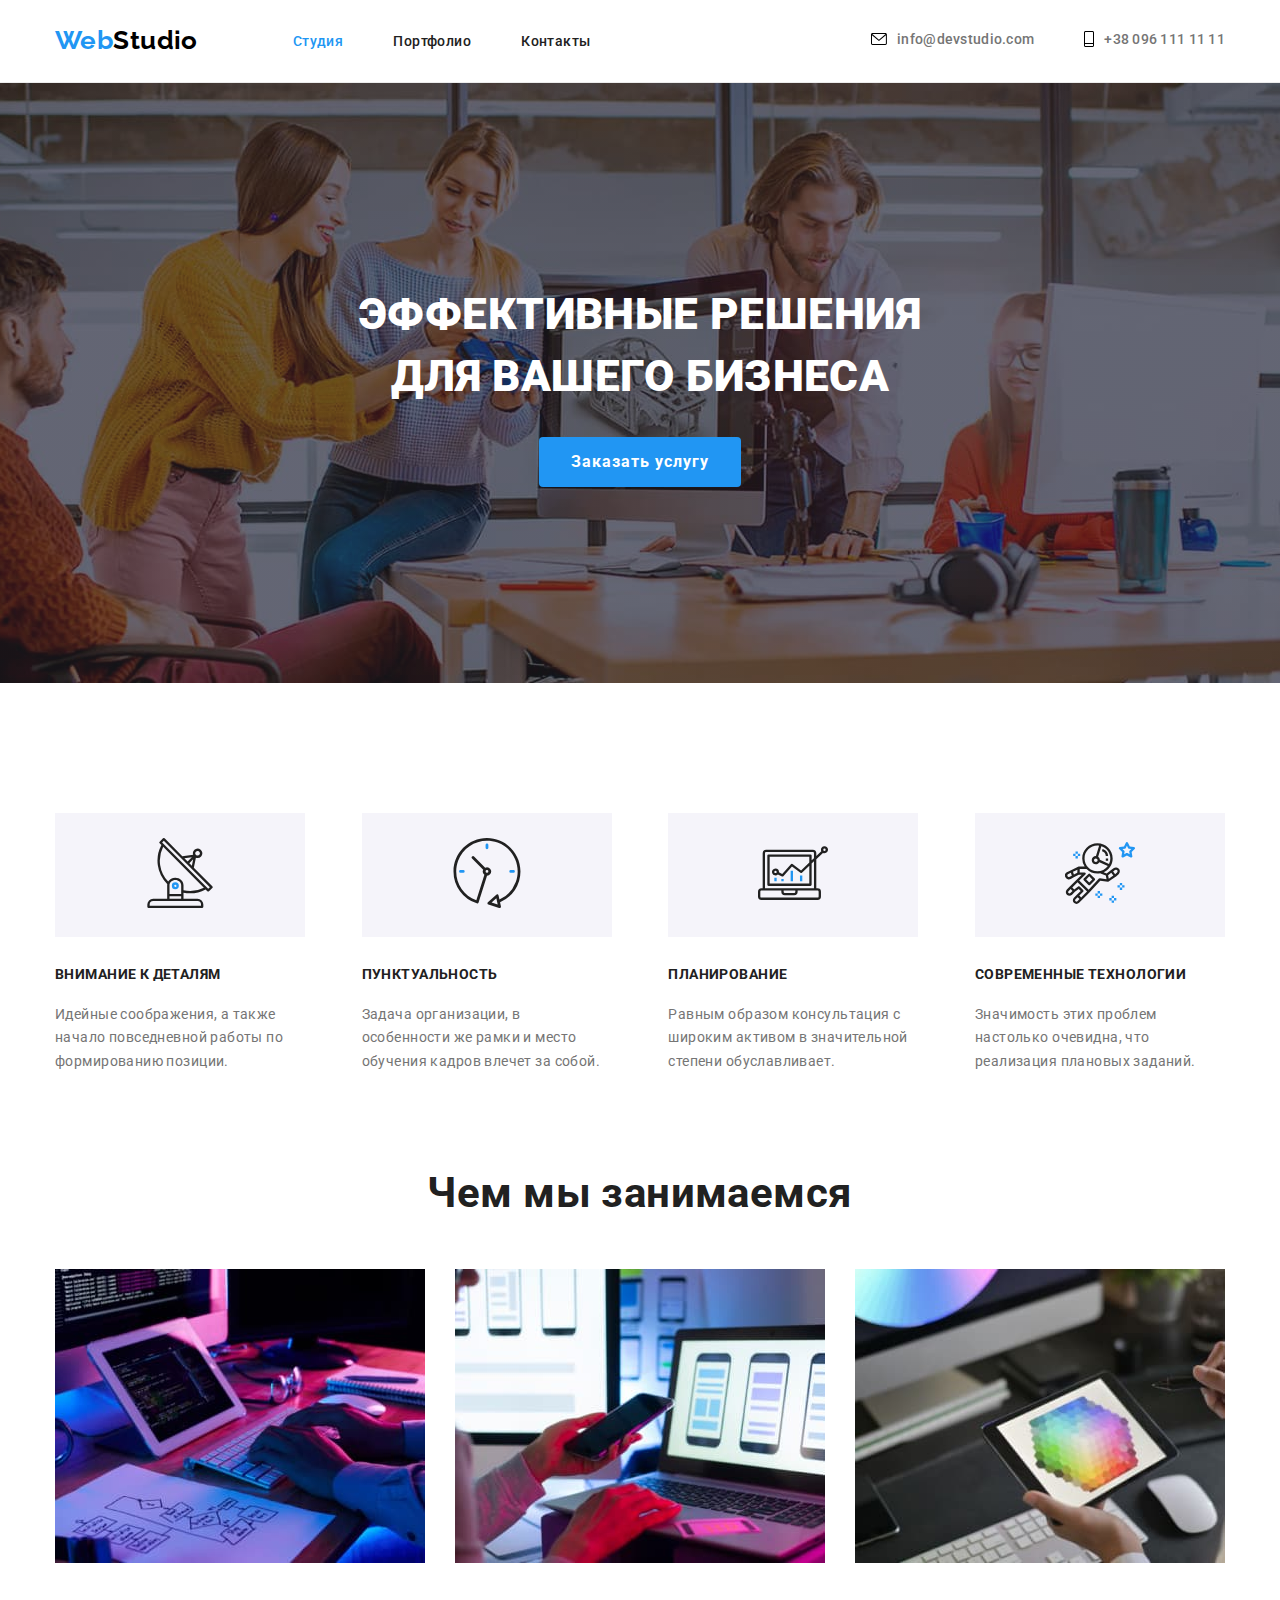
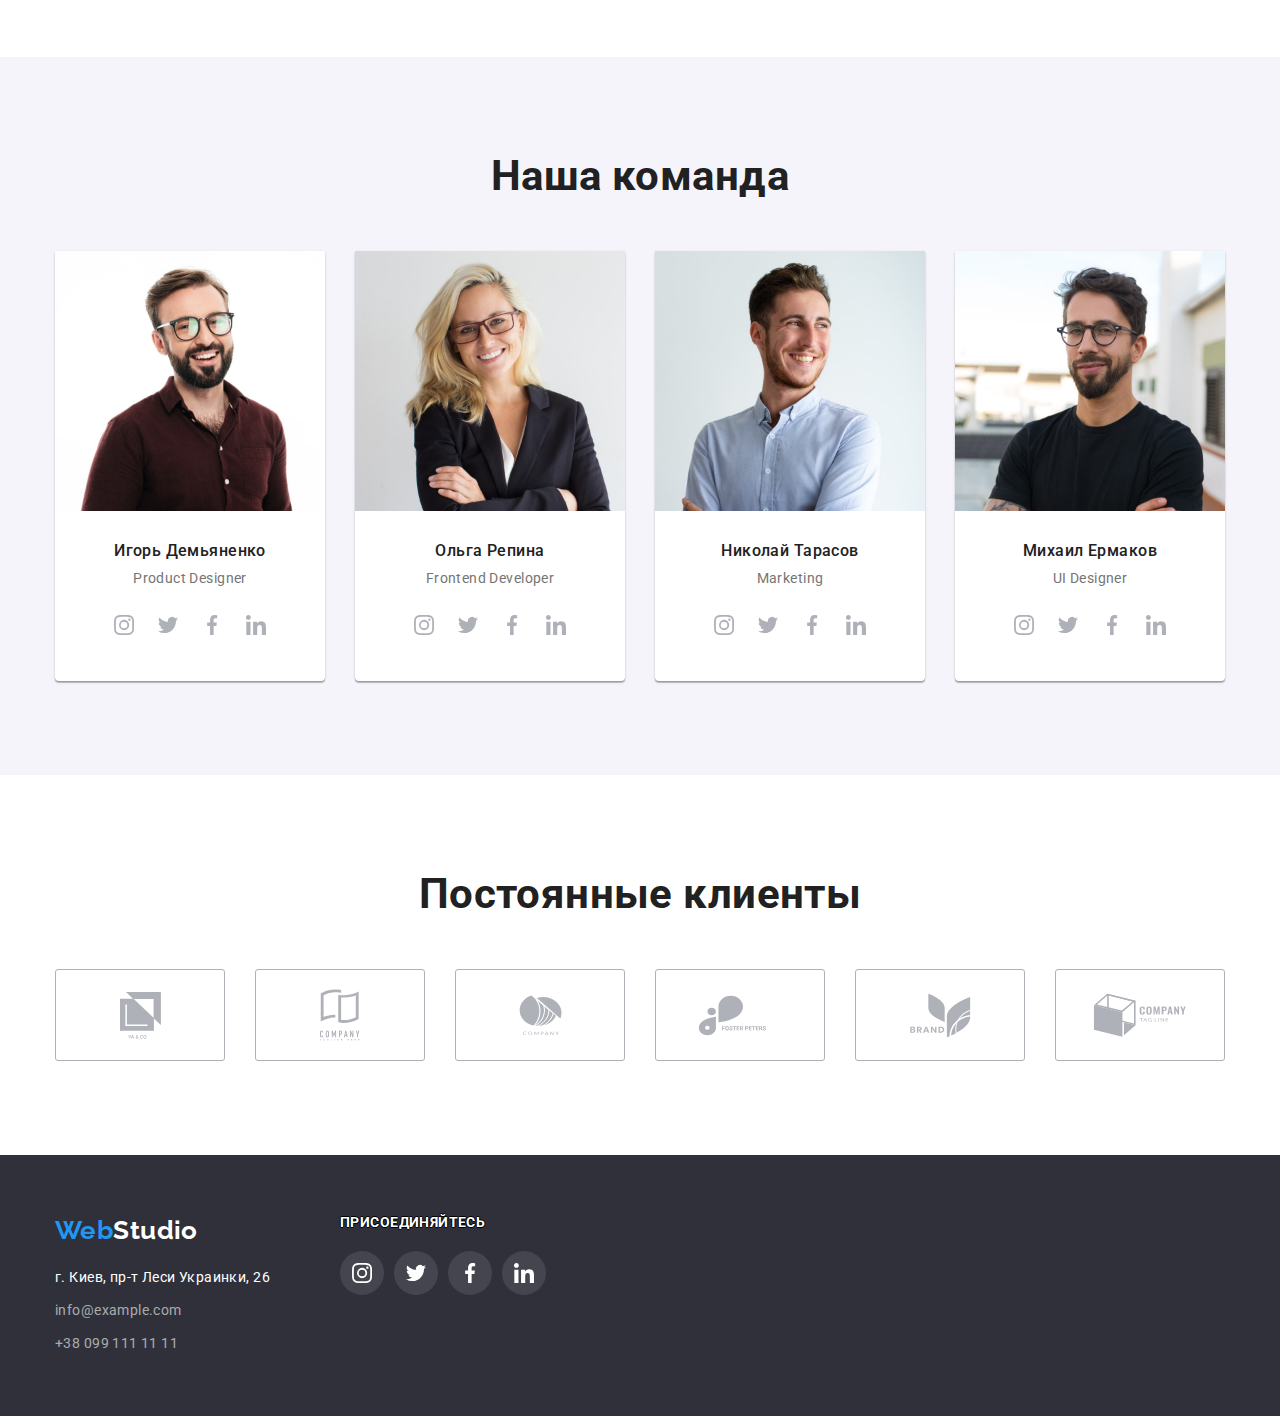
==== index.html @ 24ffd6fa "added HW-04" ====
<!doctype html>
<html lang="ru">
<head>
    <meta charset="UTF-8">
    <meta name="viewport" content="initial-scale=1.0, width=device-width">
    <meta http-equiv="X-UA-Compatible" content="ie=edge">
    <title>Home</title>
    <link rel="preconnect" href="https://fonts.gstatic.com"/>
    <link href="https://fonts.googleapis.com/css2?family=Raleway:wght@700&family=Roboto:wght@400;500;700;900&display=swap"
          rel="stylesheet">
    <link rel="stylesheet" href="css/modern-normalize.css">
    <link rel="stylesheet" href="css/style.css">
</head>
<body>
<!--Шапка сайта-->
<header class="header">
    <div class="container">
        <nav class="main-nav">
            <a href="./index.html" class="logo"><span>Web</span>Studio</a>
            <ul class="nav">
                <li><a class="current" href="./index.html">Студия</a></li>
                <li><a href="./portfolio.html">Портфолио</a></li>
                <li><a href="./contacts.html">Контакты</a></li>
            </ul>
        </nav>
        <ul class="contact">
            <li class="contact-item">
                <a href="mailto:info@devstudio.com">
                    <svg class="email-icon" width="16" height="12">
                        <use href="./images/sprite.svg#icon-email"></use>
                    </svg>
                    info@devstudio.com
                </a>
            </li>
            <li class="contact-item">
                <a href="tel:+380961111111">
                    <svg class="tel-icon" width="10" height="16">
                        <use href="./images/sprite.svg#icon-tel"></use>
                    </svg>
                    +38 096 111 11 11
                </a>
            </li>
        </ul>
    </div>
</header>
<main class="home">
    <!--Герой-->
    <section class="section banner">
        <h1>Эффективные решения<br/>для вашего бизнеса</h1>
        <button class="button" type="button">Заказать услугу</button>
    </section>

    <!--Наши преимущества-->
    <section class="section benefits">
        <div class="container">
            <h2 class="benefits-title">Наши преимущества</h2>
            <ul class="benefits-list">
                <li class="item">
                    <div class="thumb">
                        <svg class="benefits-icon" width="70" height="70">
                            <use href="./images/sprite.svg#icon-antenna"></use>
                        </svg>
                    </div>
                    <h3 class="benefits-title">Внимание к деталям</h3>
                    <p class="benefits-text">Идейные соображения, а также начало повседневной работы по формированию
                        позиции.</p>
                </li>
                <li class="item">
                    <div class="thumb">
                        <svg class="benefits-icon" width="70" height="70">
                            <use href="./images/sprite.svg#icon-clock"></use>
                        </svg>
                    </div>
                    <h3 class="benefits-title">Пунктуальность</h3>
                    <p class="benefits-text">Задача организации, в особенности же рамки и место обучения кадров влечет
                        за
                        собой.</p>
                </li>
                <li class="item">
                    <div class="thumb">
                        <svg class="benefits-icon" width="70" height="70">
                            <use href="./images/sprite.svg#icon-diagram"></use>
                        </svg>
                    </div>
                    <h3 class="benefits-title">Планирование</h3>
                    <p class="benefits-text">Равным образом консультация с широким активом в значительной степени
                        обуславливает.</p>
                </li>
                <li class="item">
                    <div class="thumb">
                        <svg class="benefits-icon" width="70" height="70">
                            <use href="./images/sprite.svg#icon-astronaut"></use>
                        </svg>
                    </div>
                    <h3 class="benefits-title">Современные технологии</h3>
                    <p class="benefits-text">Значимость этих проблем настолько очевидна, что реализация плановых
                        заданий.</p>
                </li>
            </ul>
        </div>
    </section>
    <section class="section">
        <div class="container work-block">
            <h2>Чем мы занимаемся</h2>
            <ul class="work-list">
                <li class="item"><a href=""><img src="images/img_1.jpg" width="370" height="294"
                                                 alt="десктопные приложени"></a></li>
                <li class="item"><a href=""><img src="images/img_2.jpg" width="370" height="294"
                                                 alt="мобильные приложения"></a></li>
                <li class="item"><a href=""><img src="images/img_3.jpg" width="370" height="294"
                                                 alt="приложения под планшеты"></a>
                </li>
            </ul>
        </div>
    </section>

    <!--Наша команда-->
    <section class="section team">
        <div class="container">
            <h2>Наша команда</h2>
            <ul class="team-list">
                <li class="item">
                    <img src="images/our_team_1.jpg" width="270" height="260" alt="игорь демьяненко">
                    <h3 class="title-team">Игорь Демьяненко</h3>
                    <p class="team-text">Product Designer</p>
                    <ul class="social">
                        <li class="social-item">
                            <a href="https://www.instagram.com/">
                                <svg class="social-icon" width="44" height="44">
                                    <use href="./images/sprite.svg#icon-instagram"></use>
                                </svg>
                            </a>
                        </li>
                        <li class="social-item">
                            <a href="https://twitter.com/">
                                <svg class="social-icon" width="44" height="44">
                                    <use href="./images/sprite.svg#icon-twitter"></use>
                                </svg>
                            </a>
                        </li>
                        <li class="social-item">
                            <a href="https://www.facebook.com/">
                                <svg class="social-icon" width="44" height="44">
                                    <use href="./images/sprite.svg#icon-facebook"></use>
                                </svg>
                            </a>
                        </li>
                        <li class="social-item">
                            <a href="https://www.linkedin.com/">
                                <svg class="social-icon" width="44" height="44">
                                    <use href="./images/sprite.svg#icon-linkedin"></use>
                                </svg>
                            </a>
                        </li>
                    </ul>
                </li>
                <li class="item"><img src="images/our_team_2.jpg" width="270" height="260" alt="ольга репина">
                    <h3 class="title-team">Ольга Репина</h3>
                    <p class="team-text">Frontend Developer</p>
                    <ul class="social">
                        <li class="social-item">
                            <a href="https://www.instagram.com/">
                                <svg class="social-icon" width="44" height="44">
                                    <use href="./images/sprite.svg#icon-instagram"></use>
                                </svg>
                            </a>
                        </li>
                        <li class="social-item">
                            <a href="https://twitter.com/">
                                <svg class="social-icon" width="44" height="44">
                                    <use href="./images/sprite.svg#icon-twitter"></use>
                                </svg>
                            </a>
                        </li>
                        <li class="social-item">
                            <a href="https://www.facebook.com/">
                                <svg class="social-icon" width="44" height="44">
                                    <use href="./images/sprite.svg#icon-facebook"></use>
                                </svg>
                            </a>
                        </li>
                        <li class="social-item">
                            <a href="https://www.linkedin.com/">
                                <svg class="social-icon" width="44" height="44">
                                    <use href="./images/sprite.svg#icon-linkedin"></use>
                                </svg>
                            </a>
                        </li>
                    </ul>
                </li>
                <li class="item"><img src="images/our_team_3.jpg" width="270" height="260" alt="николай тарасов">
                    <h3 class="title-team">Николай Тарасов</h3>
                    <p class="team-text">Marketing</p>
                    <ul class="social">
                        <li class="social-item">
                            <a href="https://www.instagram.com/">
                                <svg class="social-icon" width="44" height="44">
                                    <use href="./images/sprite.svg#icon-instagram"></use>
                                </svg>
                            </a>
                        </li>
                        <li class="social-item">
                            <a href="https://twitter.com/">
                                <svg class="social-icon" width="44" height="44">
                                    <use href="./images/sprite.svg#icon-twitter"></use>
                                </svg>
                            </a>
                        </li>
                        <li class="social-item">
                            <a href="https://www.facebook.com/">
                                <svg class="social-icon" width="44" height="44">
                                    <use href="./images/sprite.svg#icon-facebook"></use>
                                </svg>
                            </a>
                        </li>
                        <li class="social-item">
                            <a href="https://www.linkedin.com/">
                                <svg class="social-icon" width="44" height="44">
                                    <use href="./images/sprite.svg#icon-linkedin"></use>
                                </svg>
                            </a>
                        </li>
                    </ul>
                </li>
                <li class="item"><img src="images/our_team_4.jpg" width="270" height="260" alt="михаил ермаков">
                    <h3 class="title-team">Михаил Ермаков</h3>
                    <p class="team-text">UI Designer</p>
                    <ul class="social">
                        <li class="social-item">
                            <a href="https://www.instagram.com/">
                                <svg class="social-icon" width="44" height="44">
                                    <use href="./images/sprite.svg#icon-instagram"></use>
                                </svg>
                            </a>
                        </li>
                        <li class="social-item">
                            <a href="https://twitter.com/">
                                <svg class="social-icon" width="44" height="44">
                                    <use href="./images/sprite.svg#icon-twitter"></use>
                                </svg>
                            </a>
                        </li>
                        <li class="social-item">
                            <a href="https://www.facebook.com/">
                                <svg class="social-icon" width="44" height="44">
                                    <use href="./images/sprite.svg#icon-facebook"></use>
                                </svg>
                            </a>
                        </li>
                        <li class="social-item">
                            <a href="https://www.linkedin.com/">
                                <svg class="social-icon" width="44" height="44">
                                    <use href="./images/sprite.svg#icon-linkedin"></use>
                                </svg>
                            </a>
                        </li>
                    </ul>
                </li>
            </ul>
        </div>
    </section>

    <!--Постоянные клиенты-->
    <section class="section">
        <div class="container">
            <h2>Постоянные клиенты</h2>
            <ul class="client-list">
                <li class="client-item">
                    <svg class="client-icon" width="41" height="47">
                        <use href="./images/sprite.svg#icon-group-1"/>
                    </svg>
                </li>
                <li class="client-item">
                    <svg class="client-icon" width="40" height="52">
                        <use href="./images/sprite.svg#icon-group-2"/>
                    </svg>
                </li>
                <li class="client-item">
                    <svg class="client-icon" width="43" height="42">
                        <use href="./images/sprite.svg#icon-group-3"/>
                    </svg>
                </li>
                <li class="client-item">
                    <svg class="client-icon" width="85" height="41">
                        <use href="./images/sprite.svg#icon-group-4"/>
                    </svg>
                </li>
                <li class="client-item">
                    <svg class="client-icon" width="63" height="45">
                        <use href="./images/sprite.svg#icon-group-5"/>
                    </svg>
                </li>
                <li class="client-item">
                    <svg class="client-icon" width="94" height="44">
                        <use href="./images/sprite.svg#icon-group-6"/>
                    </svg>
                </li>
            </ul>
        </div>
    </section>
</main>

<!--Подвал сайта-->
<footer class="footer">
    <div class="container">
        <div class="info-block">
            <a class="logo" href="./index.html"><span>Web</span>Studio</a>
            <address class="address">г. Киев, пр-т Леси Украинки, 26</address>
            <ul class="contact">
                <li><a href="mailto:info@example.com">info@example.com</a></li>
                <li><a href="tel:+380991111111">+38 099 111 11 11</a></li>
            </ul>
        </div>
        <div class="info-block">
            <span class="title">Присоединяйтесь</span>
            <ul class="social footer-social">
                <li class="social-item">
                    <a href="https://www.instagram.com/">
                        <svg class="social-icon" width="44" height="44">
                            <use href="./images/sprite.svg#icon-instagram"></use>
                        </svg>
                    </a>
                </li>
                <li class="social-item">
                    <a href="https://twitter.com/">
                        <svg class="social-icon" width="44" height="44">
                            <use href="./images/sprite.svg#icon-twitter"></use>
                        </svg>
                    </a>
                </li>
                <li class="social-item">
                    <a href="https://www.facebook.com/">
                        <svg class="social-icon" width="44" height="44">
                            <use href="./images/sprite.svg#icon-facebook"></use>
                        </svg>
                    </a>
                </li>
                <li class="social-item">
                    <a href="https://www.linkedin.com/">
                        <svg class="social-icon" width="44" height="44">
                            <use href="./images/sprite.svg#icon-linkedin"></use>
                        </svg>
                    </a>
                </li>
            </ul>
        </div>
    </div>
</footer>
</body>
</html>
---- css/style.css ----
:root {
    --work-list-item-gap: 30px;
    --accent-color: #2196F3;
    --primyry-text-color: #212121;
    --text-color: #757575;
    --white-color: #fff;
    --grey-color: #F5F4FA;
    --svg-color: #AFB1B8;
}

*,
*::before,
*::after {
    box-sizing: border-box;
}

img {
    vertical-align: middle;
    max-width: 100%;
    height: auto;
    border: 0;
}

body, h1, h2, h3, h4, h5, p, figure {
    margin: 0;
    padding: 0;
}

ul, menu {
    margin: 0;
    padding: 0;
    list-style: none;
}

a {
    text-decoration: none;
}

body {
    font: 400 14px/1.2 'Roboto', Sans-Serif;
    color: var(--primyry-text-color);
    background: var(--white-color);
    letter-spacing: 0.03em;
}

.container {
    max-width: 1200px;
    padding-left: 15px;
    padding-right: 15px;
    margin: 0 auto;
}

/*Header*/
.header {
    border-bottom: 1px solid #ECECEC;
}

.header > .container {
    display: flex;
    flex-wrap: wrap;
    align-items: center;
}

.header > .container > .main-nav {
    display: flex;
    align-items: center;
}

.header > .container ul.nav {
    display: flex;
}

.header ul.contact li + li,
.header ul.nav li + li {
    margin-left: 50px;
}

.contact .contact-item > a {
    display: inline-flex;
    align-items: center;
    letter-spacing: 0.02em;
    font-weight: 500;
    color: var(--text-color);
}

.contact .contact-item .email-icon,
.contact .contact-item .tel-icon {
    margin-right: 10px;
}

ul.nav a.current,
ul.nav a:hover,
ul.nav a:focus {
    color: var(--accent-color);
    transition: color 0.2s ease-in;
}

.contact .contact-item a:hover,
.contact .contact-item a:focus {
    fill: var(--accent-color);
    color: var(--accent-color);
    transition: all 0.15s ease-in;
}

.header ul.nav a {
    display: block;
    padding-top: 33px;
    padding-bottom: 32px;
}

.header > .container ul.contact {
    display: flex;
    margin-left: auto;
}

.logo {
    font: 700 26px/1.2 'Raleway', Sans-Serif;
    color: #000;
    margin-right: 95px;
}

.logo > span {
    color: var(--accent-color);
}

ul.nav a {
    color: var(--primyry-text-color);
    font-weight: 500;
}

/*Home page*/
.section {
    padding-top: 94px;
    padding-bottom: 94px;
}

.section.banner {
    max-width: 1600px;
    height: 600px;
    margin: 0 auto;
    padding-top: 200px;
    padding-bottom: 200px;
    text-align: center;
    background-color: #2F303A;
    background-image: linear-gradient(
            to right,
            rgba(47, 48, 58, 0.4),
            rgba(47, 48, 58, 0.4)),
    url("../images/banner.jpg");
    background-repeat: no-repeat;
    background-position: center;
    background-size: cover;
}

.home .button {
    margin-top: 30px;
    padding: 10px 32px;

    font-weight: 700;
    font-size: 16px;
    line-height: 1.9;
    letter-spacing: 0.06em;

    background: var(--accent-color);
    color: var(--white-color);
    border: none;

    border-radius: 4px;
    cursor: pointer;
}

.home h1 {
    font-weight: 900;
    font-size: 44px;
    line-height: 1.41;
    color: var(--white-color);
    text-transform: uppercase;
}

.home h2 {
    margin-bottom: 50px;
}

h2 {
    font-weight: 700;
    font-size: 42px;
    line-height: 1.2;
    text-align: center;
}

/*BENEFITS BLOCK*/
.section.benefits {
    padding-bottom: 0;
}

.benefits h2 {
    text-indent: -9999px;
}

.benefits .benefits-list {
    display: flex;
    justify-content: space-between;
    flex-wrap: wrap;
}

.benefits .benefits-list .item {
    max-width: 250px;
}

.benefits .benefits-title {
    text-transform: uppercase;
    font-size: 14px;
    line-height: 1.14;
    margin-bottom: 20px;
}

.benefits .benefits-text {
    line-height: 1.71;
    color: var(--text-color);
}

.benefits .thumb {
    padding-top: 25px;
    padding-bottom: 25px;
    margin-bottom: 30px;
    background: var(--grey-color);
    text-align: center;
}

.work-block .work-list {
    display: flex;
    margin: -15px;
}

.work-block .work-list .item {
    margin: 15px;
}

.section.team {
    background-color: #F5F4FA;
}

.team .team-list {
    display: flex;
    margin: -15px;
}

.team .team-list .item {
    margin: 15px;
    padding-bottom: 30px;
    text-align: center;
    background-color: var(--white-color);
    box-shadow: 0 1px 3px rgba(0, 0, 0, 0.12),
    0 1px 1px rgba(0, 0, 0, 0.14),
    0 2px 1px rgba(0, 0, 0, 0.2);
    border-radius: 0 0 4px 4px;
}

.team .team-list .title-team {
    margin-top: 30px;
    font-weight: 500;
    font-size: 16px;
    line-height: 1.19;
    color: var(--primyry-text-color);
}

.team .team-list .team-text {
    margin-top: 10px;
    color: var(--text-color);
}

.social {
    display: flex;
    justify-content: center;
    margin-top: 16px;
}

.social .social-item > a {
    display: inline-flex;
}

.social .social-icon {
    background-color: var(--white-color);
    fill: var(--svg-color);
    border-radius: 50%;
}

.social .social-icon:hover {
    background-color: var(--accent-color);
    fill: var(--white-color);
    transition: all 0.15s ease-in;
}

/*CLIENTS*/
.client-list {
    display: flex;
    margin: -15px;
}

.client-list > .client-item {
    width: 170px;
    height: 92px;;
    display: inline-flex;
    margin: 15px;
    fill: var(--svg-color);
    border: 1px solid #AFB1B8;
    border-radius: 3px;
    cursor: pointer;
}

.client-list .client-icon {
    margin: auto;
}

.client-list > .client-item:hover,
.client-list > .client-item:focus {
    border-color: var(--accent-color);
    fill: var(--accent-color);
    transition: all 0.2s ease-in;
}

/*Portfolio*/
.filters {
    display: flex;
    justify-content: center;
    margin-bottom: 34px;
}

.filters > .item + .item {
    margin-left: 8px;
}

.works-list {
    display: flex;
    flex-wrap: wrap;
    margin-top: calc(-1 * var(--work-list-item-gap));
    margin-left: calc(-1 * var(--work-list-item-gap));
}

.works-list > .item {
    flex-basis: calc(100% / 3 - 30px);
    margin-top: var(--work-list-item-gap);
    margin-left: var(--work-list-item-gap);
    cursor: pointer;
}

.works-list > .item:hover,
.works-list > .item:focus {
    box-shadow: 1px 4px 6px rgba(0, 0, 0, 0.16),
    0 4px 4px rgba(0, 0, 0, 0.06),
    0 1px 1px rgba(0, 0, 0, 0.12);
    transition: box-shadow 0.2s ease-in;
}

.portfolio h1 {
    text-indent: -9999px;
}

.filters .btn {
    /* Box-model */
    padding: 6px 22px;

    /* Typography */
    font-family: inherit;
    font-size: 16px;
    font-weight: 500;
    line-height: 1.62;

    /* Visual */
    background: #F5F4FA;
    color: var(--primyry-text-color);
    border: none;
    border-radius: 4px;

    /* Misc */
    cursor: pointer;
}

.portfolio .filters .btn:hover,
.portfolio .filters .btn:focus {
    background: var(--accent-color);
    color: var(--white-color);
    box-shadow: 0 2px 2px rgba(0, 0, 0, 0.12),
    0 1px 2px rgba(0, 0, 0, 0.08),
    0 3px 1px rgba(0, 0, 0, 0.1);
    transition: all 0.2s ease-in;
}

.works-list .item .card-thumb {
    display: block;
}

.works-list .card-item {
    padding: 20px 24px;
    border-right: 1px solid #EEE;
    border-bottom: 1px solid #EEE;
    border-left: 1px solid #EEE;
}

.portfolio .work-title {
    font-size: 18px;
    font-weight: 700;
    line-height: 2;
    letter-spacing: 0.06em;
    text-align: left;
    color: var(--primyry-text-color);
}

.portfolio .work-text {
    margin-top: 4px;
    font-size: 16px;
    line-height: 1.88;
    letter-spacing: 0.03em;
    color: var(--text-color);
}

/*Footer*/
.footer {
    background: #2F303A;
    padding-top: 60px;
    padding-bottom: 60px;
}

.footer > .container {
    display: flex;
}

.footer .info-block + .info-block {
    margin-left: 70px;
}

.footer .title {
    display: block;
    font-weight: 700;
    line-height: 1.14;
    text-transform: uppercase;
    color: var(--white-color);
    text-shadow: -1px 0 black, 0 1px black, 1px 0 black, 0 -1px black;
}

.social.footer-social {
    margin-top: 20px;
}

.social.footer-social > .social-item + .social-item {
    margin-left: 10px;
}

.social.footer-social .social-icon {
    background-color: rgba(255, 255, 255, 0.1);
    fill: var(--white-color);
    border-radius: 50%;
}

.social.footer-social .social-icon:hover,
.social.footer-social .social-icon:focus {
    background-color: var(--accent-color);
}

.footer .logo {
    display: block;
    margin-bottom: 20px;
    margin-right: 0;
    color: var(--white-color);
}

.address {
    font-style: normal;
    font-size: 14px;
    line-height: 1.71;
    color: var(--white-color);
    margin-top: 9px;
}

.footer .contact li + li,
.footer .contact {
    margin-top: 9px;
}

.footer .contact a {
    line-height: 1.7;
    color: rgba(255, 255, 255, 0.6);
}

.footer .contact a:hover,
.footer .contact a:focus {
    color: var(--white-color);
    transition: color 0.2s ease-in;
}
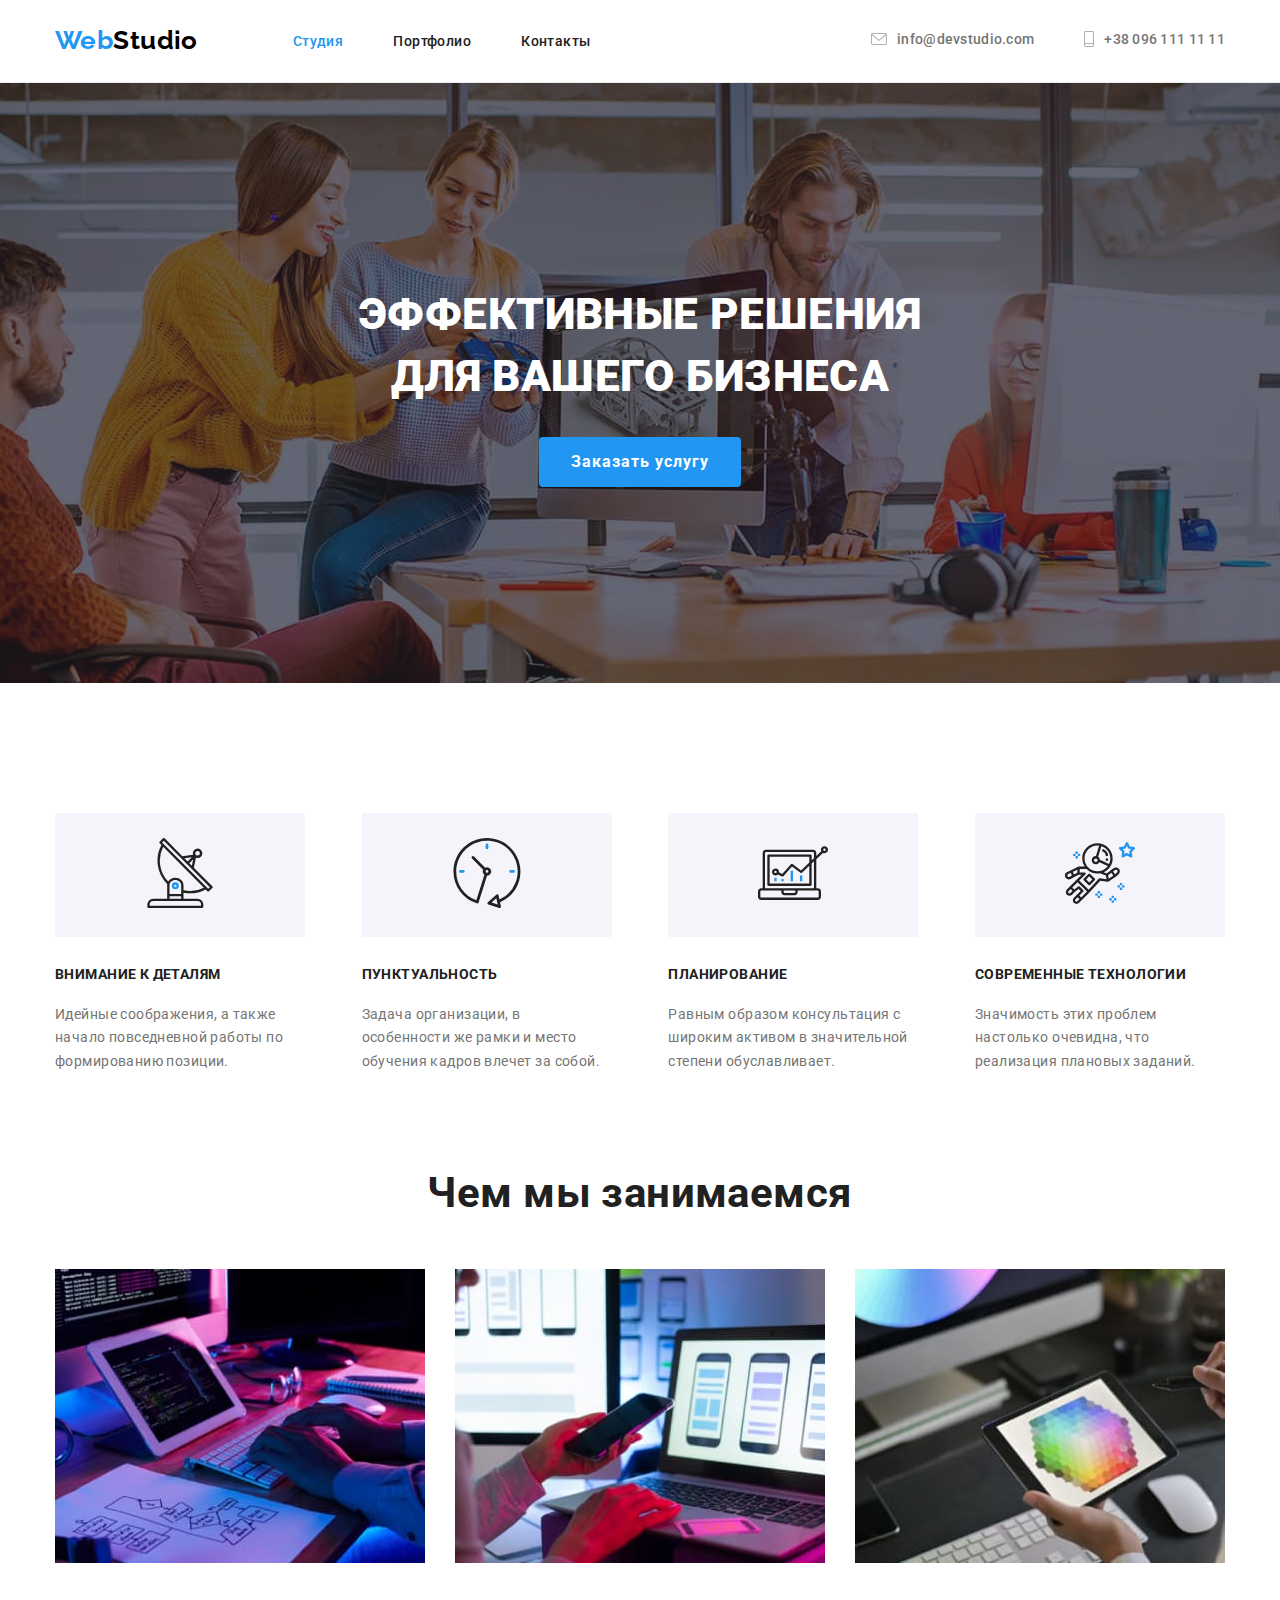
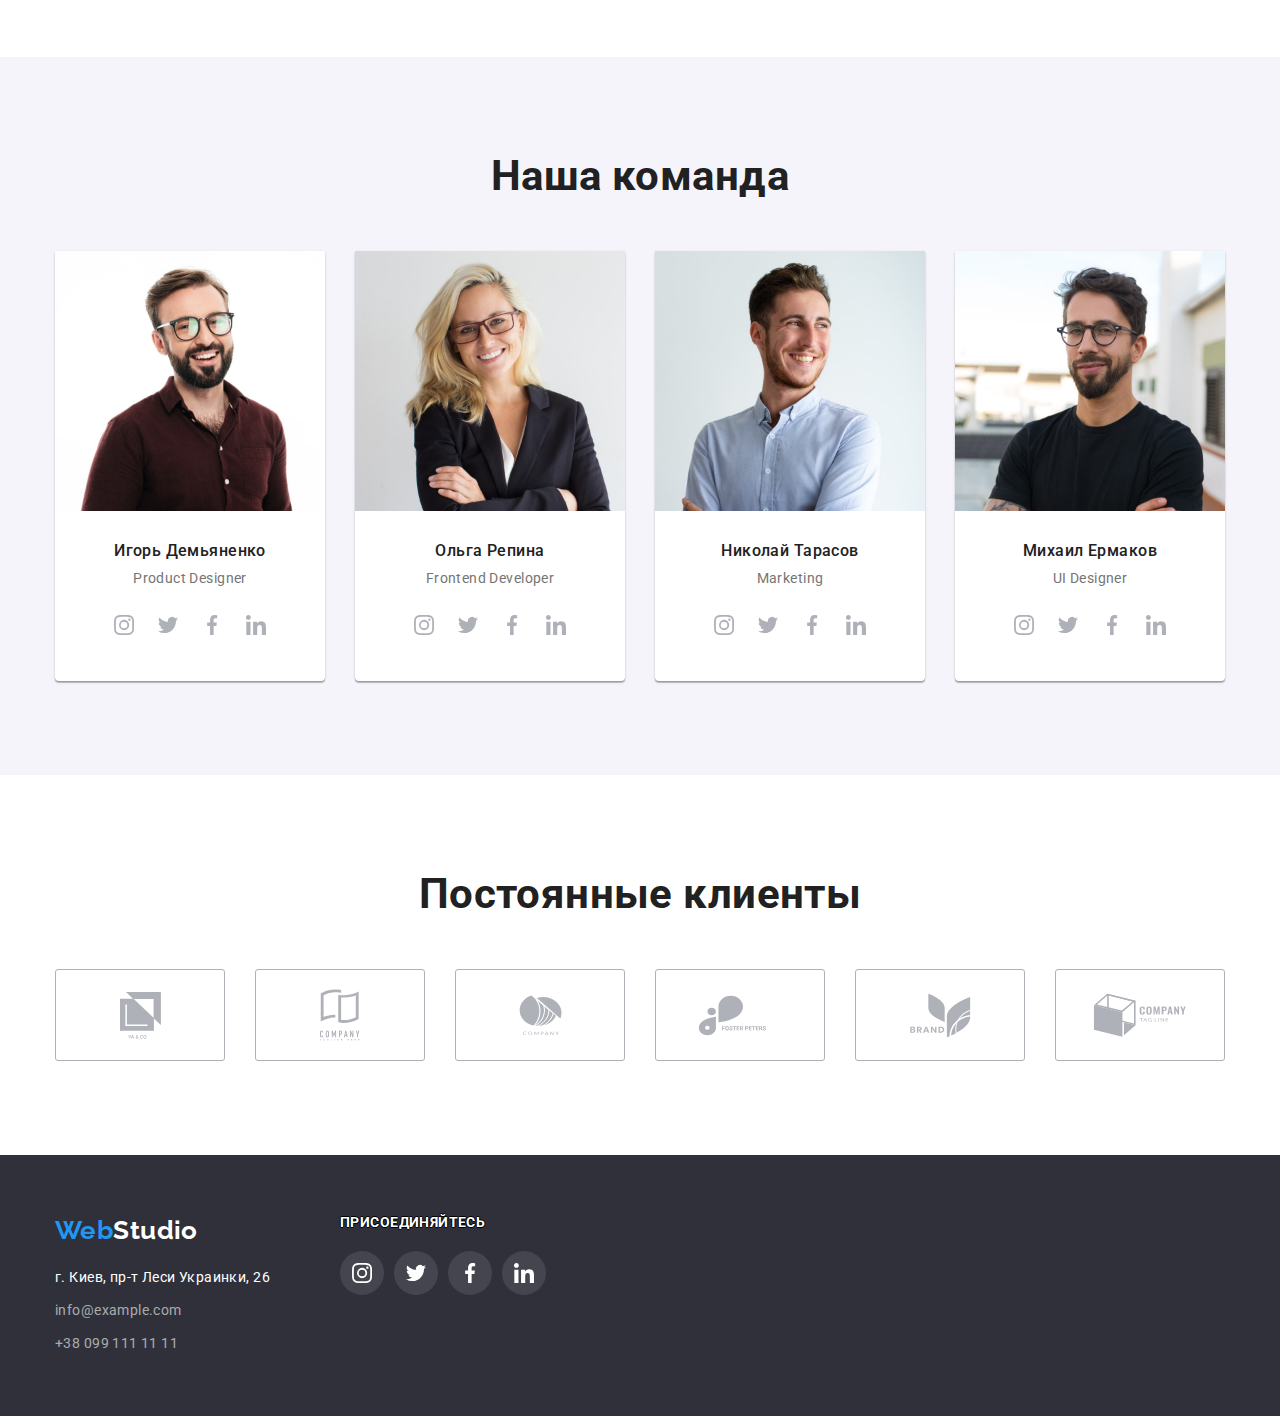
==== commit 0a7f0665: "correction" ====
--- a/index.html
+++ b/index.html
@@ -46,14 +46,14 @@
 <main class="home">
     <!--Герой-->
     <section class="section banner">
-        <h1>Эффективные решения<br/>для вашего бизнеса</h1>
+        <h1>Эффективные решения для вашего бизнеса</h1>
         <button class="button" type="button">Заказать услугу</button>
     </section>
 
     <!--Наши преимущества-->
     <section class="section benefits">
+        <h2 class="benefits-title">Наши преимущества</h2>
         <div class="container">
-            <h2 class="benefits-title">Наши преимущества</h2>
             <ul class="benefits-list">
                 <li class="item">
                     <div class="thumb">
@@ -100,8 +100,8 @@
         </div>
     </section>
     <section class="section">
+        <h2>Чем мы занимаемся</h2>
         <div class="container work-block">
-            <h2>Чем мы занимаемся</h2>
             <ul class="work-list">
                 <li class="item"><a href=""><img src="images/img_1.jpg" width="370" height="294"
                                                  alt="десктопные приложени"></a></li>
@@ -116,8 +116,8 @@
 
     <!--Наша команда-->
     <section class="section team">
+        <h2>Наша команда</h2>
         <div class="container">
-            <h2>Наша команда</h2>
             <ul class="team-list">
                 <li class="item">
                     <img src="images/our_team_1.jpg" width="270" height="260" alt="игорь демьяненко">
@@ -262,8 +262,8 @@
 
     <!--Постоянные клиенты-->
     <section class="section">
+        <h2>Постоянные клиенты</h2>
         <div class="container">
-            <h2>Постоянные клиенты</h2>
             <ul class="client-list">
                 <li class="client-item">
                     <svg class="client-icon" width="41" height="47">
@@ -303,14 +303,14 @@
 <!--Подвал сайта-->
 <footer class="footer">
     <div class="container">
-        <div class="info-block">
-            <a class="logo" href="./index.html"><span>Web</span>Studio</a>
-            <address class="address">г. Киев, пр-т Леси Украинки, 26</address>
-            <ul class="contact">
-                <li><a href="mailto:info@example.com">info@example.com</a></li>
-                <li><a href="tel:+380991111111">+38 099 111 11 11</a></li>
-            </ul>
-        </div>
+        <ul class="footer-list info-block">
+            <li><a class="logo" href="./index.html"><span>Web</span>Studio</a></li>
+            <li>
+                <address class="address">г. Киев, пр-т Леси Украинки, 26</address>
+            </li>
+            <li><a href="mailto:info@example.com">info@example.com</a></li>
+            <li><a href="tel:+380991111111">+38 099 111 11 11</a></li>
+        </ul>
         <div class="info-block">
             <span class="title">Присоединяйтесь</span>
             <ul class="social footer-social">
--- a/css/style.css
+++ b/css/style.css
@@ -44,7 +44,7 @@
 }
 
 .container {
-    max-width: 1200px;
+    width: 1200px;
     padding-left: 15px;
     padding-right: 15px;
     margin: 0 auto;
@@ -86,6 +86,7 @@
 .contact .contact-item .email-icon,
 .contact .contact-item .tel-icon {
     margin-right: 10px;
+    fill: var(--svg-color);
 }
 
 ul.nav a.current,
@@ -95,9 +96,16 @@
     transition: color 0.2s ease-in;
 }
 
+.contact .contact-item a:hover .email-icon,
+.contact .contact-item a:focus .email-icon,
+.contact .contact-item a:hover .tel-icon,
+.contact .contact-item a:focus .tel-icon {
+    fill: var(--accent-color);
+    transition: all 0.15s ease-in;
+}
+
 .contact .contact-item a:hover,
 .contact .contact-item a:focus {
-    fill: var(--accent-color);
     color: var(--accent-color);
     transition: all 0.15s ease-in;
 }
@@ -135,6 +143,9 @@
 }
 
 .section.banner {
+    display: flex;
+    flex-direction: column;
+    align-items: center;
     max-width: 1600px;
     height: 600px;
     margin: 0 auto;
@@ -153,7 +164,6 @@
 }
 
 .home .button {
-    margin-top: 30px;
     padding: 10px 32px;
 
     font-weight: 700;
@@ -169,7 +179,13 @@
     cursor: pointer;
 }
 
+.home .button:hover {
+    background-color: #188CE8;
+}
+
 .home h1 {
+    max-width: 660px;
+    margin-bottom: 30px;
     font-weight: 900;
     font-size: 44px;
     line-height: 1.41;
@@ -323,7 +339,7 @@
 .filters {
     display: flex;
     justify-content: center;
-    margin-bottom: 34px;
+    margin-bottom: 50px;
 }
 
 .filters > .item + .item {
@@ -472,18 +488,17 @@
     margin-top: 9px;
 }
 
-.footer .contact li + li,
-.footer .contact {
+.footer .footer-list li + li {
     margin-top: 9px;
 }
 
-.footer .contact a {
+.footer-list li + li a {
     line-height: 1.7;
     color: rgba(255, 255, 255, 0.6);
 }
 
-.footer .contact a:hover,
-.footer .contact a:focus {
+.footer-list li + li a:hover,
+.footer-list li + li a:focus {
     color: var(--white-color);
     transition: color 0.2s ease-in;
 }